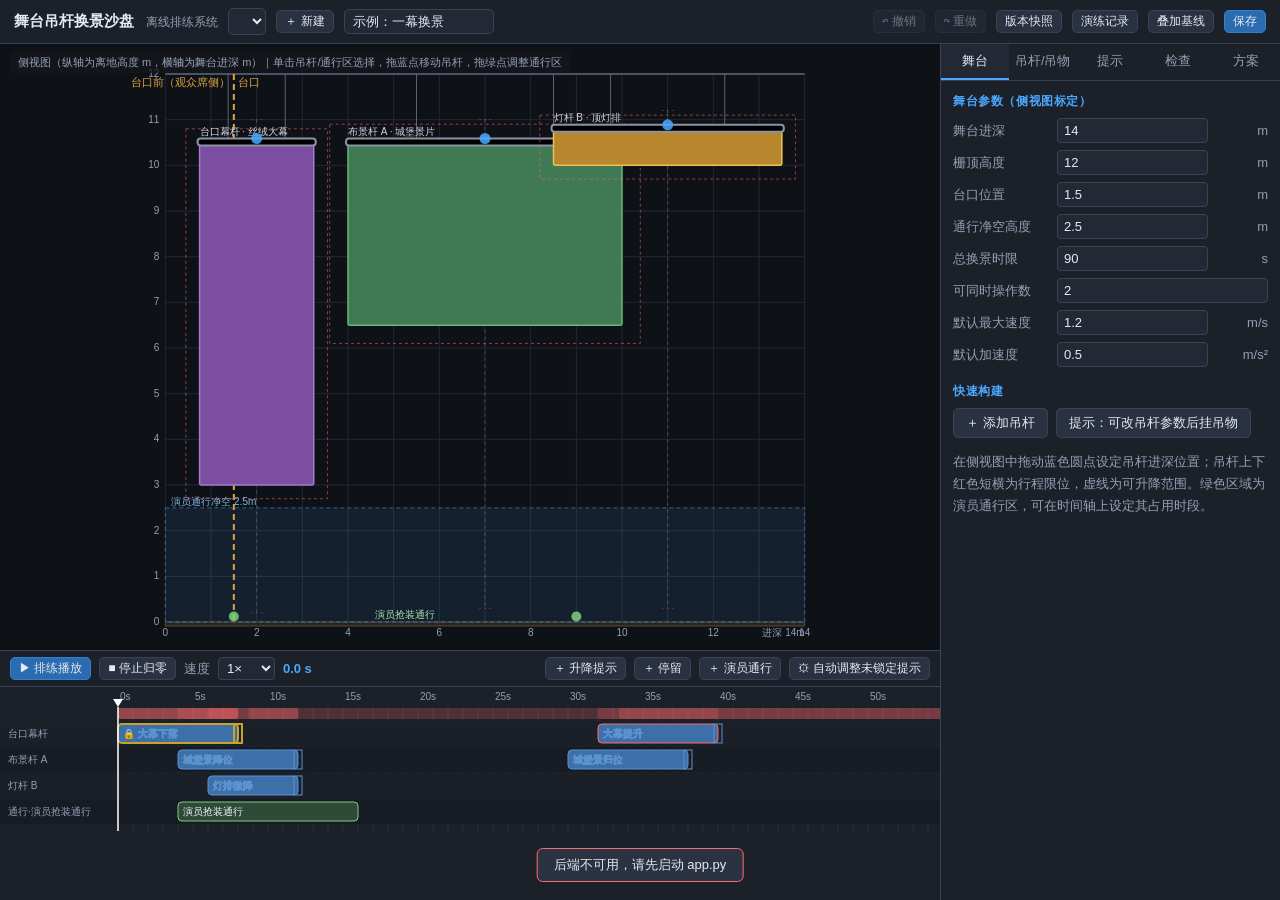
==== templates/index.html @ d37d57df "初始化舞台吊杆换景沙盘" ====
<!DOCTYPE html>
<html lang="zh-CN">
<head>
<meta charset="utf-8">
<meta name="viewport" content="width=device-width, initial-scale=1">
<title>舞台吊杆换景沙盘</title>
<link rel="stylesheet" href="/static/css/app.css">
</head>
<body>

<header class="topbar">
  <h1>舞台吊杆换景沙盘 <small>离线排练系统</small></h1>
  <select id="projectSelect" title="项目"></select>
  <button class="tiny" id="btnNewProject">＋ 新建</button>
  <input type="text" id="projectName" placeholder="剧目名称" style="width:150px">
  <span class="spacer"></span>
  <button class="tiny" id="btnUndo" title="撤销 (Ctrl+Z)">↶ 撤销</button>
  <button class="tiny" id="btnRedo" title="重做 (Ctrl+Y)">↷ 重做</button>
  <button class="tiny" id="btnVersions">版本快照</button>
  <button class="tiny" id="btnRehearsals">演练记录</button>
  <button class="tiny" id="btnBaseline">叠加基线</button>
  <button class="primary tiny" id="btnSave">保存</button>
</header>

<main>
  <section id="stagePane">
    <div id="baselineBar" class="baseline-bar" style="display:none"></div>
    <div id="stageWrap">
      <div id="stageHint">侧视图（纵轴为离地高度 m，横轴为舞台进深 m）｜单击吊杆/通行区选择，拖蓝点移动吊杆，拖绿点调整通行区</div>
      <svg id="stageSvg" xmlns="http://www.w3.org/2000/svg"></svg>
    </div>

    <div id="timelinePane">
      <div class="tl-toolbar">
        <button class="tiny primary" id="btnPlay">▶ 排练播放</button>
        <button class="tiny" id="btnStop">■ 停止归零</button>
        <label style="color:var(--muted)">速度</label>
        <select id="playSpeed" style="background:var(--panel);color:var(--text);border:1px solid var(--line);border-radius:4px;padding:2px 4px">
          <option value="0.5">0.5×</option>
          <option value="1" selected>1×</option>
          <option value="2">2×</option>
          <option value="4">4×</option>
        </select>
        <span class="clock" id="clockText">0.0 s</span>
        <span class="spacer" style="flex:1"></span>
        <button class="tiny" id="btnAddCue">＋ 升降提示</button>
        <button class="tiny" id="btnAddDwell">＋ 停留</button>
        <button class="tiny" id="btnAddOcc">＋ 演员通行</button>
        <button class="tiny" id="btnAutoPlan">⚙ 自动调整未锁定提示</button>
      </div>
      <div class="tl-scroll" id="tlScroll">
        <svg id="timelineSvg" xmlns="http://www.w3.org/2000/svg"></svg>
      </div>
    </div>
  </section>

  <aside id="sidePane">
    <div class="tabs">
      <div class="tab active" data-tab="setup">舞台</div>
      <div class="tab" data-tab="battens">吊杆/吊物</div>
      <div class="tab" data-tab="cue">提示</div>
      <div class="tab" data-tab="check">检查</div>
      <div class="tab" data-tab="plans">方案</div>
    </div>
    <div class="tab-body">
      <div class="tab-page active" data-page="setup" id="pageSetup"></div>
      <div class="tab-page" data-page="battens" id="pageBattens"></div>
      <div class="tab-page" data-page="cue" id="pageCue"></div>
      <div class="tab-page" data-page="check" id="pageCheck"></div>
      <div class="tab-page" data-page="plans" id="pagePlans"></div>
    </div>
  </aside>
</main>

<!-- 版本快照模态框 -->
<div class="modal-mask" id="modalVersions">
  <div class="modal">
    <header>项目版本快照 <span class="x" data-close>✕</span></header>
    <div class="body">
      <div class="btn-row">
        <input type="text" id="versionLabel" placeholder="快照说明，如：导演确认第一幕" style="flex:1;background:var(--bg2);border:1px solid var(--line);color:var(--text);border-radius:4px;padding:5px 8px">
        <button id="btnSaveVersion">拍摄当前快照</button>
      </div>
      <div id="versionList"></div>
    </div>
  </div>
</div>

<!-- 演练记录模态框 -->
<div class="modal-mask" id="modalRehearsals">
  <div class="modal">
    <header>演练记录 <span class="x" data-close>✕</span></header>
    <div class="body">
      <div class="btn-row">
        <input type="text" id="rehearsalName" placeholder="本次演练名称" style="flex:1;background:var(--bg2);border:1px solid var(--line);color:var(--text);border-radius:4px;padding:5px 8px">
        <button id="btnSaveRehearsal">保存当前演练结果</button>
      </div>
      <div id="rehearsalList"></div>
    </div>
  </div>
</div>

<!-- 新建项目模态框 -->
<div class="modal-mask" id="modalNew">
  <div class="modal" style="width:420px">
    <header>新建剧目项目 <span class="x" data-close>✕</span></header>
    <div class="body">
      <div class="form-row"><label>项目名称</label><input type="text" id="newProjName" value="未命名剧目"></div>
      <div class="form-row"><label>初始模板</label>
        <select id="newProjTpl">
          <option value="empty">空白舞台</option>
          <option value="demo">示例：三吊杆一幕换景</option>
        </select>
      </div>
    </div>
    <footer>
      <button data-close>取消</button>
      <button class="primary" id="btnConfirmNew">创建</button>
    </footer>
  </div>
</div>

<div id="toast"></div>

<script src="/static/js/engine.js"></script>
<script src="/static/js/api.js"></script>
<script src="/static/js/stage-view.js"></script>
<script src="/static/js/timeline.js"></script>
<script src="/static/js/app.js"></script>
</body>
</html>
---- static/css/app.css ----
/* ============================================================
   舞台吊杆换景沙盘 —— 全局样式（离线，无外部字体/图标）
   ============================================================ */
:root {
  --bg: #14171d;
  --bg2: #1c2129;
  --panel: #222834;
  --panel2: #2a3140;
  --line: #3a4356;
  --text: #e6eaf2;
  --muted: #93a0b5;
  --accent: #4aa8ff;
  --accent2: #7bd17b;
  --warn: #ffb347;
  --danger: #ff6b6b;
  --lock: #c9a227;
  --shadow: 0 4px 18px rgba(0, 0, 0, 0.35);
  --radius: 8px;
}

* { box-sizing: border-box; }
html, body { height: 100%; }
body {
  margin: 0;
  font-family: "PingFang SC", "Microsoft YaHei", "Noto Sans CJK SC", sans-serif;
  background: var(--bg);
  color: var(--text);
  font-size: 13px;
  display: flex;
  flex-direction: column;
  overflow: hidden;
}

/* ---------- 顶栏 ---------- */
header.topbar {
  display: flex;
  align-items: center;
  gap: 10px;
  padding: 8px 14px;
  background: var(--bg2);
  border-bottom: 1px solid var(--line);
  flex: 0 0 auto;
}
.topbar h1 {
  font-size: 15px;
  margin: 0;
  font-weight: 600;
  white-space: nowrap;
}
.topbar h1 small { color: var(--muted); font-weight: 400; margin-left: 8px; font-size: 12px; }
.topbar .spacer { flex: 1; }
.topbar select, .topbar input[type="text"] {
  background: var(--panel);
  color: var(--text);
  border: 1px solid var(--line);
  border-radius: 5px;
  padding: 4px 8px;
  font-size: 13px;
}
.topbar select { max-width: 200px; }

button {
  background: var(--panel2);
  color: var(--text);
  border: 1px solid var(--line);
  border-radius: 5px;
  padding: 5px 12px;
  font-size: 13px;
  cursor: pointer;
  white-space: nowrap;
}
button:hover { border-color: var(--accent); color: #fff; }
button.primary { background: #2b6cb0; border-color: #3182ce; }
button.primary:hover { background: #3182ce; }
button.danger:hover { border-color: var(--danger); color: var(--danger); }
button.tiny { padding: 2px 8px; font-size: 12px; }
button:disabled { opacity: 0.4; cursor: not-allowed; }

/* ---------- 主体布局 ---------- */
main {
  flex: 1 1 auto;
  display: flex;
  min-height: 0;
}
#stagePane {
  flex: 1 1 auto;
  display: flex;
  flex-direction: column;
  min-width: 0;
  min-height: 0;
}
#sidePane {
  flex: 0 0 340px;
  display: flex;
  flex-direction: column;
  border-left: 1px solid var(--line);
  background: var(--bg2);
  min-height: 0;
}
.tabs {
  display: flex;
  flex: 0 0 auto;
  border-bottom: 1px solid var(--line);
}
.tabs .tab {
  flex: 1;
  text-align: center;
  padding: 8px 4px;
  cursor: pointer;
  color: var(--muted);
  border-bottom: 2px solid transparent;
  user-select: none;
}
.tabs .tab.active { color: var(--text); border-bottom-color: var(--accent); background: var(--panel); }
.tab-body { flex: 1 1 auto; overflow-y: auto; padding: 12px; }
.tab-page { display: none; }
.tab-page.active { display: block; }

/* ---------- SVG 舞台 ---------- */
#stageWrap {
  flex: 1 1 auto;
  position: relative;
  min-height: 0;
  background: #0e1116;
}
#stageSvg { width: 100%; height: 100%; display: block; cursor: default; }
.grid-line { stroke: #222834; stroke-width: 1; }
.axis-label { fill: var(--muted); font-size: 10px; }
.stage-floor { fill: #2a2520; stroke: #54493a; stroke-width: 1; }
.grid-wall { fill: none; stroke: #4a5468; stroke-width: 2; }
.proscenium-line { stroke: #d9a441; stroke-width: 2; stroke-dasharray: 6 4; }
.proscenium-label { fill: #d9a441; font-size: 11px; }
.passage-zone { fill: rgba(74, 168, 255, 0.10); stroke: rgba(74,168,255,0.5); stroke-dasharray: 4 3; }
.passage-label { fill: #7fb8ee; font-size: 10px; }
.limit-line { stroke: #ff6b6b55; stroke-width: 1; stroke-dasharray: 2 3; }

.batten-body { stroke: #8a93a5; stroke-width: 2; cursor: pointer; }
.batten-body.selected { stroke: var(--accent); stroke-width: 3; }
.batten-wire { stroke: #5a6478; stroke-width: 1; }
.batten-label { fill: #cdd5e2; font-size: 10px; pointer-events: none; }
.prop-rect { stroke-width: 1.5; cursor: pointer; }
.prop-curtain { fill: #7b4ea0; stroke: #a978d4; }
.prop-light { fill: #b8862c; stroke: #f0c050; }
.prop-scenery { fill: #3f7a52; stroke: #69b57f; }
.batten-handle { fill: var(--accent); cursor: ew-resize; opacity: 0.85; }
.batten-trajectory { stroke: #6f7d96; stroke-width: 1; stroke-dasharray: 3 4; opacity: 0.5; }
.batten-trajectory.overtravel { stroke: var(--danger); opacity: 0.9; }
.occ-zone { fill: rgba(123, 209, 123, 0.14); stroke: var(--accent2); stroke-dasharray: 5 3; cursor: pointer; }
.occ-zone.selected { stroke: #fff; stroke-width: 2; }
.occ-label { fill: #a9e3a9; font-size: 10px; pointer-events: none; }
.occ-handle { fill: var(--accent2); cursor: ew-resize; opacity: 0.85; }
.playhead-v { stroke: #fff; stroke-width: 1.4; opacity: 0.9; }

#stageHint {
  position: absolute;
  left: 10px;
  top: 8px;
  color: var(--muted);
  font-size: 11px;
  background: rgba(20,23,29,0.75);
  padding: 3px 8px;
  border-radius: 4px;
  pointer-events: none;
}

/* ---------- 时间轴 ---------- */
#timelinePane {
  flex: 0 0 250px;
  border-top: 1px solid var(--line);
  background: var(--bg2);
  display: flex;
  flex-direction: column;
  min-height: 0;
}
.tl-toolbar {
  display: flex;
  align-items: center;
  gap: 8px;
  padding: 6px 10px;
  border-bottom: 1px solid var(--line);
  flex-wrap: wrap;
}
.tl-toolbar .clock {
  font-variant-numeric: tabular-nums;
  color: var(--accent);
  font-weight: 600;
  min-width: 92px;
}
.tl-scroll { flex: 1 1 auto; overflow-x: auto; overflow-y: hidden; min-height: 0; }
#timelineSvg { display: block; }
.cue-block { cursor: pointer; }
.cue-block rect { stroke-width: 1; }
.cue-block.selected rect { stroke: #fff; stroke-width: 2; }
.cue-move { fill: #3d6fa8; stroke: #5b93d0; }
.cue-dwell { fill: #6b6340; stroke: #a99a55; }
.cue-locked rect { stroke: var(--lock); stroke-width: 2; }
.cue-link-badge { fill: #d98cd9; }
.cue-label { fill: #eef3fb; font-size: 9.5px; pointer-events: none; }
.tl-row-bg { fill: #1a1f28; }
.tl-row-bg.alt { fill: #171c24; }
.tl-row-label { fill: var(--muted); font-size: 10px; }
.tl-grid { stroke: #2a3140; stroke-width: 1; }
.tl-deadline { stroke: var(--warn); stroke-width: 1.5; stroke-dasharray: 5 3; }
.tl-playhead { stroke: #fff; stroke-width: 1.5; cursor: ew-resize; }
.occ-block { fill: rgba(123,209,123,0.25); stroke: var(--accent2); cursor: pointer; }
.occ-block.selected { stroke: #fff; }
.warn-strip { fill: var(--danger); opacity: 0.22; pointer-events: none; }
.warn-strip.medium { fill: var(--warn); opacity: 0.3; }

/* ---------- 表单 ---------- */
.form-section { margin-bottom: 16px; }
.form-section h3 {
  margin: 0 0 8px;
  font-size: 12px;
  color: var(--accent);
  font-weight: 600;
  text-transform: uppercase;
  letter-spacing: 0.05em;
}
.form-row { display: flex; align-items: center; margin-bottom: 7px; gap: 8px; }
.form-row label { flex: 0 0 96px; color: var(--muted); }
.form-row input[type="number"], .form-row input[type="text"], .form-row select {
  flex: 1 1 auto;
  min-width: 0;
  background: var(--panel);
  border: 1px solid var(--line);
  color: var(--text);
  border-radius: 4px;
  padding: 4px 6px;
  font-size: 13px;
  width: 100%;
}
.form-row input[type="range"] { flex: 1; }
.form-row .val { flex: 0 0 52px; text-align: right; color: var(--muted); font-variant-numeric: tabular-nums; }
.form-row input[type="checkbox"] { transform: scale(1.15); }
.btn-row { display: flex; gap: 8px; flex-wrap: wrap; margin: 6px 0; }
.empty-hint { color: var(--muted); font-style: italic; padding: 8px 0; }
.list-item {
  display: flex; align-items: center; gap: 6px;
  padding: 5px 8px; border: 1px solid var(--line); border-radius: 5px;
  margin-bottom: 5px; background: var(--panel); cursor: pointer;
}
.list-item.selected { border-color: var(--accent); }
.list-item .nm { flex: 1; overflow: hidden; text-overflow: ellipsis; white-space: nowrap; }
.list-item .meta { color: var(--muted); font-size: 11px; }
.kind-dot { width: 9px; height: 9px; border-radius: 50%; flex: 0 0 9px; }
.dot-curtain { background: #a978d4; }
.dot-light { background: #f0c050; }
.dot-scenery { background: #69b57f; }
.dot-none { background: #55607a; }

/* ---------- 警告面板 ---------- */
.warn-item {
  border-left: 3px solid var(--danger);
  background: rgba(255, 107, 107, 0.08);
  padding: 6px 9px;
  margin-bottom: 6px;
  border-radius: 0 5px 5px 0;
  cursor: pointer;
}
.warn-item.medium { border-color: var(--warn); background: rgba(255,179,71,0.08); }
.warn-item:hover { background: rgba(255, 107, 107, 0.18); }
.warn-item.medium:hover { background: rgba(255,179,71,0.18); }
.warn-item .t { font-size: 12.5px; }
.warn-item .tm { color: var(--muted); font-size: 11px; font-variant-numeric: tabular-nums; }
.warn-item .tag {
  display: inline-block; font-size: 10px; padding: 0 5px; border-radius: 3px;
  background: var(--panel2); color: var(--muted); margin-right: 4px;
}
.summary-pills { display: flex; gap: 8px; margin-bottom: 10px; flex-wrap: wrap; }
.pill {
  background: var(--panel); border: 1px solid var(--line); border-radius: 12px;
  padding: 3px 10px; font-size: 11.5px; color: var(--muted);
}
.pill b { color: var(--text); }
.pill.bad b { color: var(--danger); }
.pill.ok b { color: var(--accent2); }

/* ---------- 方案对比 ---------- */
.plan-card {
  border: 1px solid var(--line); border-radius: var(--radius);
  padding: 10px; margin-bottom: 10px; background: var(--panel);
}
.plan-card.best { border-color: var(--accent2); box-shadow: 0 0 0 1px var(--accent2) inset; }
.plan-card h4 { margin: 0 0 6px; font-size: 13px; display: flex; justify-content: space-between; }
.plan-card.best h4 .badge { color: #14171d; background: var(--accent2); border-radius: 4px; padding: 0 6px; font-size: 11px; }
.plan-metrics { display: flex; gap: 12px; color: var(--muted); font-size: 12px; margin-bottom: 8px; flex-wrap: wrap; }
.plan-metrics b { color: var(--text); }
.plan-metrics .bad { color: var(--danger); }
.plan-metrics .good { color: var(--accent2); }

/* ---------- 模态框 ---------- */
.modal-mask {
  position: fixed; inset: 0; background: rgba(0,0,0,0.55);
  display: none; align-items: center; justify-content: center; z-index: 50;
}
.modal-mask.show { display: flex; }
.modal {
  background: var(--panel); border: 1px solid var(--line);
  border-radius: var(--radius); box-shadow: var(--shadow);
  width: 520px; max-width: 92vw; max-height: 86vh;
  display: flex; flex-direction: column;
}
.modal header {
  padding: 10px 14px; border-bottom: 1px solid var(--line);
  font-weight: 600; display: flex;
}
.modal header .x { margin-left: auto; cursor: pointer; color: var(--muted); }
.modal .body { padding: 14px; overflow-y: auto; }
.modal footer { padding: 10px 14px; border-top: 1px solid var(--line); display: flex; gap: 8px; justify-content: flex-end; }

.history-item {
  display: flex; align-items: center; gap: 8px;
  padding: 7px 9px; border: 1px solid var(--line); border-radius: 5px;
  margin-bottom: 6px; background: var(--bg2);
}
.history-item .nm { flex: 1; }
.history-item .ts { color: var(--muted); font-size: 11px; }
.mono { font-variant-numeric: tabular-nums; }
#toast {
  position: fixed; bottom: 18px; left: 50%; transform: translateX(-50%);
  background: #2b3242; border: 1px solid var(--line); border-radius: 6px;
  padding: 7px 16px; font-size: 13px; opacity: 0; transition: opacity .25s;
  pointer-events: none; z-index: 100;
}
#toast.show { opacity: 1; }
#toast.err { border-color: var(--danger); }

.baseline-bar {
  padding: 5px 10px; border-bottom: 1px solid var(--line); font-size: 12px;
  color: var(--muted); display: flex; gap: 8px; align-items: center;
}
.baseline-bar.active { color: #d9b8ff; }
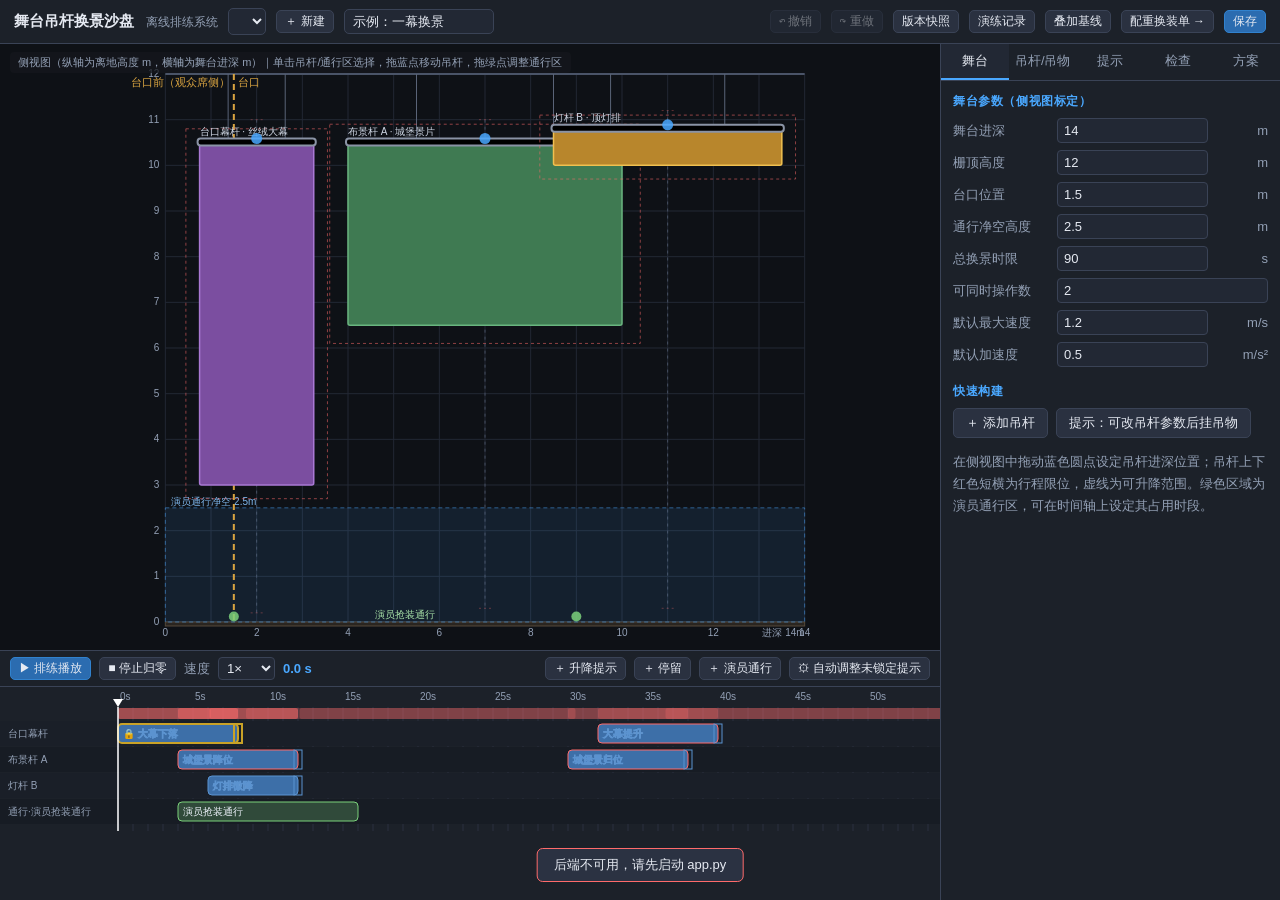
==== commit 5440fa7d: "增加舞台吊杆配重换装与失衡校核" ====
--- a/templates/index.html
+++ b/templates/index.html
@@ -19,6 +19,7 @@
   <button class="tiny" id="btnVersions">版本快照</button>
   <button class="tiny" id="btnRehearsals">演练记录</button>
   <button class="tiny" id="btnBaseline">叠加基线</button>
+  <a class="tiny link-btn" href="/cw" title="手动吊杆配重换装单">配重换装单 →</a>
   <button class="primary tiny" id="btnSave">保存</button>
 </header>
 
--- a/static/css/app.css
+++ b/static/css/app.css
@@ -331,3 +331,106 @@
   color: var(--muted); display: flex; gap: 8px; align-items: center;
 }
 .baseline-bar.active { color: #d9b8ff; }
+
+/* ============================================================
+   配重换装单
+   ============================================================ */
+.link-btn {
+  display: inline-block; background: var(--panel2); color: var(--text);
+  border: 1px solid var(--line); border-radius: 5px; padding: 2px 8px;
+  font-size: 12px; text-decoration: none; white-space: nowrap;
+}
+.link-btn:hover { border-color: var(--accent); color: #fff; }
+
+.status-pill {
+  padding: 3px 12px; border-radius: 12px; font-size: 12px; font-weight: 600;
+  border: 1px solid var(--line); color: var(--muted); white-space: nowrap;
+}
+.status-pill.st-draft { color: var(--muted); }
+.status-pill.st-checked { color: var(--accent); border-color: var(--accent); }
+.status-pill.st-running { color: var(--warn); border-color: var(--warn); }
+.status-pill.st-done { color: var(--accent2); border-color: var(--accent2); }
+
+.readonly-bar {
+  padding: 5px 12px; border-bottom: 1px solid var(--line);
+  font-size: 12px; color: var(--warn); background: rgba(255, 179, 71, 0.06);
+  display: flex; align-items: center; gap: 8px;
+}
+
+#arborWrap {
+  flex: 1 1 auto; position: relative; min-height: 0;
+  background: #0e1116; display: flex; flex-direction: column;
+}
+.arbor-scroll { flex: 1 1 auto; overflow-x: auto; overflow-y: hidden; min-height: 0; }
+#arborSvg { height: 100%; display: block; }
+
+.cw-col { cursor: pointer; }
+.cw-col-selected { fill: rgba(74, 168, 255, 0.08); stroke: var(--accent); stroke-width: 1.2; }
+.cw-col-title { fill: #eef3fb; font-size: 11.5px; font-weight: 600; }
+.cw-delta { font-size: 10px; }
+.cw-delta.ok { fill: var(--accent2); }
+.cw-delta.bad { fill: var(--danger); font-weight: 700; }
+.cw-bar-pipe { fill: #6a7386; stroke: #8a93a5; }
+.cw-bar-prop { fill: #3d6fa8; stroke: #5b93d0; }
+.cw-arbor-frame { fill: rgba(58, 67, 86, 0.25); stroke: #8a93a5; stroke-width: 1.5; }
+.cw-arbor-top { stroke: #8a93a5; stroke-width: 3; }
+.cw-arbor-rope { stroke: #5a6478; stroke-width: 1; stroke-dasharray: 3 3; }
+.cw-bricks { fill: #3f7a52; stroke: #69b57f; stroke-width: 1; }
+.cw-bricks.over { fill: #7a3f3f; stroke: var(--danger); }
+.cw-brick-seam { stroke: rgba(20, 23, 29, 0.65); stroke-width: 1; }
+.cw-bricks-over { fill: rgba(255, 107, 107, 0.45); stroke: var(--danger); stroke-width: 1; }
+.cw-target-line { stroke: var(--accent2); stroke-width: 1.4; stroke-dasharray: 4 3; }
+.cw-target-label { fill: var(--accent2); font-size: 9px; }
+.cw-axis { fill: var(--muted); font-size: 9.5px; }
+.cw-kg { fill: var(--text); font-size: 9.5px; font-variant-numeric: tabular-nums; }
+.cw-kg.bad { fill: var(--danger); }
+.cw-remain { font-size: 9.5px; font-variant-numeric: tabular-nums; }
+.cw-remain.ok { fill: var(--accent2); }
+.cw-remain.bad { fill: var(--danger); font-weight: 700; }
+.cw-pos-track { fill: #1a1f28; stroke: var(--line); }
+.cw-pos-loading { stroke: var(--accent2); stroke-width: 1.5; stroke-dasharray: 3 2; }
+.cw-pos-dot.ok { fill: var(--accent2); }
+.cw-pos-dot.bad { fill: var(--danger); }
+.cw-empty { fill: var(--muted); font-size: 13px; }
+
+/* 步骤时间轴 */
+.cw-step { cursor: pointer; }
+.cw-step rect { stroke-width: 1; }
+.cw-step-add rect { fill: #2f5e40; stroke: #69b57f; }
+.cw-step-remove rect { fill: #6e4a24; stroke: #d98c4a; }
+.cw-step-review rect { fill: #2f4a6e; stroke: #5b93d0; }
+.cw-step-test rect { fill: #4a3566; stroke: #a978d4; }
+.cw-step.done { opacity: 0.45; }
+.cw-step.selected rect { stroke: #fff; stroke-width: 2; }
+.cw-step.next rect { stroke: #fff; stroke-width: 1.6; stroke-dasharray: 4 2; }
+.tl-playhead { stroke: #fff; stroke-width: 1.5; cursor: ew-resize; }
+.tl-grid { stroke: #2a3140; stroke-width: 1; }
+.tl-row-bg { fill: #1a1f28; }
+.tl-row-bg.alt { fill: #171c24; }
+.tl-row-label { fill: var(--muted); font-size: 10px; }
+.cue-label { fill: #eef3fb; font-size: 9.5px; pointer-events: none; }
+.warn-strip { fill: var(--danger); opacity: 0.25; }
+.warn-strip.medium { fill: var(--warn); opacity: 0.3; }
+
+.stale-hint { color: var(--warn); font-size: 11.5px; }
+#execBar {
+  display: inline-flex; align-items: center; gap: 8px;
+  background: rgba(255, 179, 71, 0.10); border: 1px solid var(--warn);
+  border-radius: 6px; padding: 3px 10px; font-size: 12px;
+}
+#execBar b { color: var(--warn); }
+
+.brick-card {
+  border: 1px solid var(--line); border-radius: 6px; padding: 8px;
+  margin-bottom: 8px; background: var(--panel);
+}
+.brick-card.selected { border-color: var(--accent); }
+.brick-card .form-row { margin-bottom: 5px; }
+.brick-card .form-row:last-child { margin-bottom: 0; }
+
+.cmp-table { width: 100%; border-collapse: collapse; font-size: 12px; }
+.cmp-table th, .cmp-table td {
+  border: 1px solid var(--line); padding: 5px 8px; text-align: left;
+}
+.cmp-table th { background: var(--panel2); }
+.cmp-table td:first-child { color: var(--muted); }
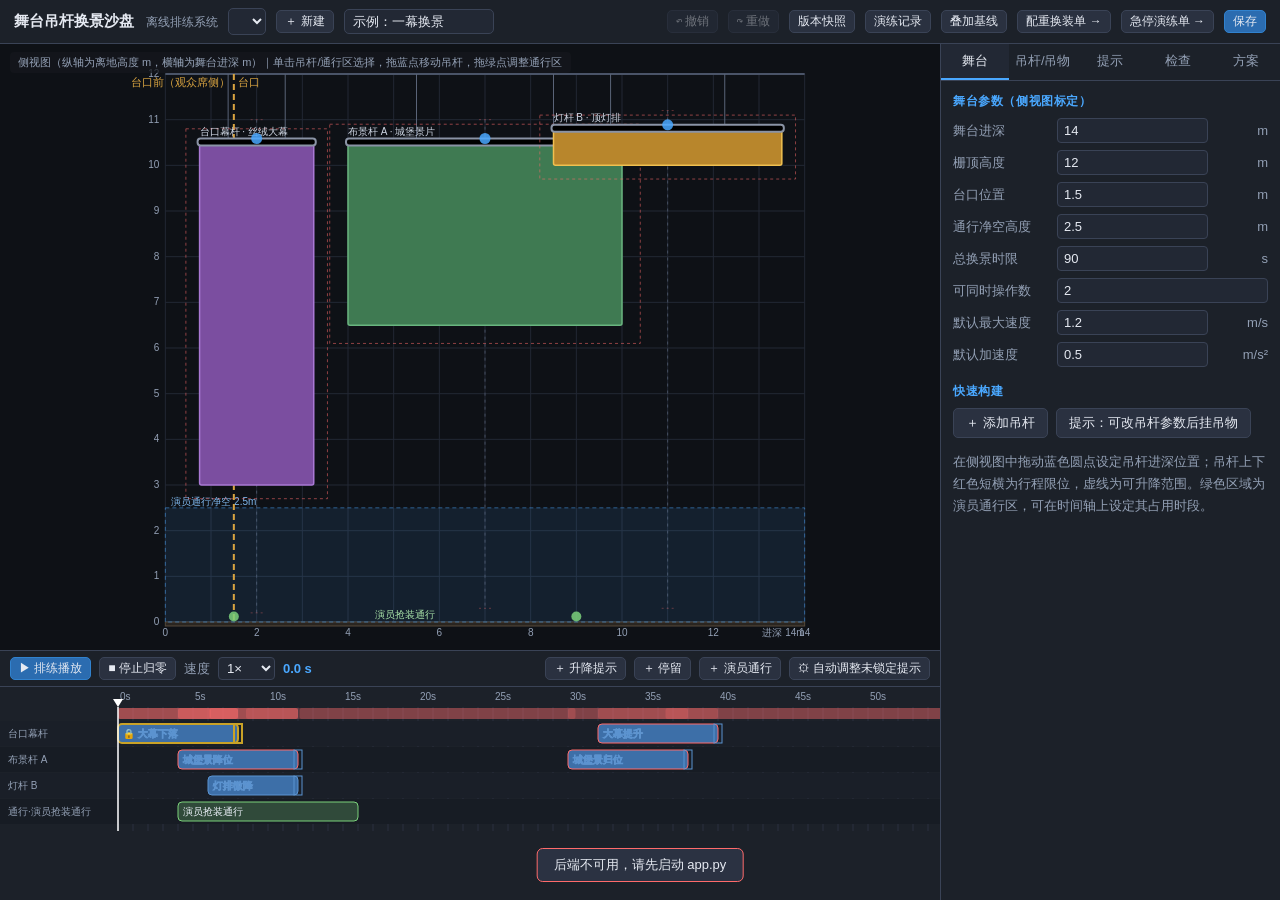
==== commit 006028b3: "增加紧急停车演练单" ====
--- a/templates/index.html
+++ b/templates/index.html
@@ -20,6 +20,7 @@
   <button class="tiny" id="btnRehearsals">演练记录</button>
   <button class="tiny" id="btnBaseline">叠加基线</button>
   <a class="tiny link-btn" href="/cw" title="手动吊杆配重换装单">配重换装单 →</a>
+  <a class="tiny link-btn" href="/estop" title="紧急停车演练单">急停演练单 →</a>
   <button class="primary tiny" id="btnSave">保存</button>
 </header>
 
--- a/static/css/app.css
+++ b/static/css/app.css
@@ -434,3 +434,114 @@
 }
 .cmp-table th { background: var(--panel2); }
 .cmp-table td:first-child { color: var(--muted); }
+
+/* ============================================================
+   紧急停车演练单
+   ============================================================ */
+.stale-badge {
+  color: var(--warn); border: 1px solid var(--warn); border-radius: 12px;
+  padding: 2px 10px; font-size: 11.5px; white-space: nowrap;
+}
+.stale-bar {
+  padding: 5px 12px; border-bottom: 1px solid var(--line);
+  font-size: 12px; color: var(--warn); background: rgba(255, 179, 71, 0.08);
+  display: flex; align-items: center; gap: 10px;
+}
+
+#esStageWrap {
+  flex: 1 1 auto; position: relative; min-height: 0; background: #0e1116;
+}
+#esStageSvg { width: 100%; height: 100%; display: block; }
+
+#chartPane {
+  flex: 0 0 300px; border-top: 1px solid var(--line);
+  background: var(--bg2); display: flex; flex-direction: column; min-height: 0;
+}
+#esChartSvg { display: block; }
+.tl-field { color: var(--muted); font-size: 12px; display: inline-flex; align-items: center; gap: 4px; }
+.tl-field input[type="number"] {
+  width: 62px; background: var(--panel); color: var(--text);
+  border: 1px solid var(--line); border-radius: 4px; padding: 2px 5px; font-size: 12px;
+}
+
+/* 轨迹叠加图 */
+.es-occ-band { fill: rgba(123, 209, 123, 0.10); }
+.es-occ-label { fill: #a9e3a9; font-size: 9px; }
+.es-passage-line { stroke: rgba(74, 168, 255, 0.65); stroke-width: 1.2; stroke-dasharray: 6 4; }
+.es-passage-label { fill: #7fb8ee; font-size: 9.5px; }
+.es-resp-band { fill: rgba(255, 179, 71, 0.10); }
+.es-curve-normal { fill: none; stroke-width: 1.4; stroke-dasharray: 5 4; opacity: 0.55; }
+.es-curve-estop { fill: none; stroke-width: 2.2; }
+.es-brake-dot { fill: #14171d; stroke-width: 2; }
+.es-stop-dot { fill: var(--danger); stroke: #fff; stroke-width: 1.2; }
+.es-stop-tick { stroke: var(--danger); stroke-width: 2; }
+.es-stop-label { fill: var(--danger); font-size: 9.5px; font-variant-numeric: tabular-nums; }
+.es-trigger-line { stroke: var(--danger); stroke-width: 2; cursor: ew-resize; }
+.es-trigger-handle { fill: var(--danger); cursor: ew-resize; }
+.es-trigger-label { fill: var(--danger); font-size: 10px; font-weight: 600; cursor: ew-resize; }
+.es-legend-item { cursor: pointer; }
+.es-legend-item:hover text { fill: var(--text); }
+.es-legend-sel { fill: rgba(74, 168, 255, 0.14); stroke: var(--accent); stroke-width: 1; }
+.es-legend-hint { fill: var(--muted); font-size: 9px; }
+
+/* 各杆制动参数行 */
+.brake-row {
+  display: flex; align-items: center; gap: 6px;
+  padding: 4px 8px; border: 1px solid var(--line); border-radius: 5px;
+  margin-bottom: 5px; background: var(--panel); cursor: pointer;
+}
+.brake-row.selected { border-color: var(--accent); }
+.brake-row .nm { flex: 1 1 auto; overflow: hidden; text-overflow: ellipsis; white-space: nowrap; }
+.brake-row input[type="number"] {
+  width: 58px; background: var(--bg2); color: var(--text);
+  border: 1px solid var(--line); border-radius: 4px; padding: 2px 5px; font-size: 12px;
+}
+.brake-row .unit { color: var(--muted); font-size: 11px; min-width: 30px; }
+
+/* 扫描结果 */
+.scan-item {
+  display: flex; align-items: center; gap: 8px;
+  padding: 5px 8px; border: 1px solid var(--line); border-radius: 5px;
+  margin-bottom: 5px; background: var(--panel); cursor: pointer;
+}
+.scan-item:hover { border-color: var(--accent); }
+.scan-item.danger { border-left: 3px solid var(--danger); }
+.scan-item.current { border-color: var(--accent2); }
+.scan-item .rk { color: var(--muted); min-width: 26px; }
+.scan-item .tm { font-weight: 700; color: var(--accent); min-width: 48px; }
+.scan-item .meta { color: var(--muted); font-size: 11.5px; }
+.scan-item .meta b { color: var(--danger); }
+
+/* 逐杆停车检查卡 */
+.estop-card {
+  border: 1px solid var(--line); border-left-width: 4px; border-radius: 6px;
+  padding: 8px 10px; margin-bottom: 10px; background: var(--panel); cursor: pointer;
+}
+.estop-card.selected { border-color: var(--accent); }
+.estop-card.lv-ok { border-left-color: var(--accent2); }
+.estop-card.lv-warn { border-left-color: var(--warn); }
+.estop-card.lv-danger { border-left-color: var(--danger); }
+.estop-card .hd { display: flex; align-items: center; gap: 8px; margin-bottom: 6px; }
+.estop-card .hd b { font-size: 13px; }
+.estop-card .hd span { color: var(--muted); font-size: 11.5px; flex: 1; }
+.estop-card .hd .lv { font-style: normal; font-size: 10.5px; padding: 1px 8px; border-radius: 8px; background: var(--panel2); color: var(--muted); }
+.estop-card.lv-danger .hd .lv { color: var(--danger); }
+.estop-card.lv-warn .hd .lv { color: var(--warn); }
+.estop-card.lv-ok .hd .lv { color: var(--accent2); }
+.estop-card .grid {
+  display: grid; grid-template-columns: 96px 1fr; gap: 3px 8px;
+  font-size: 11.5px; margin-bottom: 6px;
+}
+.estop-card .grid span { color: var(--muted); }
+.estop-card .grid b { font-weight: 500; font-variant-numeric: tabular-nums; }
+.estop-card .grid .bad { color: var(--danger); font-style: normal; font-weight: 700; }
+.estop-card .warns {
+  margin: 4px 0; padding-left: 18px; color: var(--danger); font-size: 11px;
+}
+.estop-card .checklist {
+  margin: 6px 0 0; padding: 6px 0 0 0; list-style: none;
+  border-top: 1px dashed var(--line); color: var(--muted); font-size: 11px;
+  display: grid; grid-template-columns: 1fr 1fr; gap: 2px 10px;
+}
+
+.warn-item.selected { outline: 1px solid var(--accent); }
